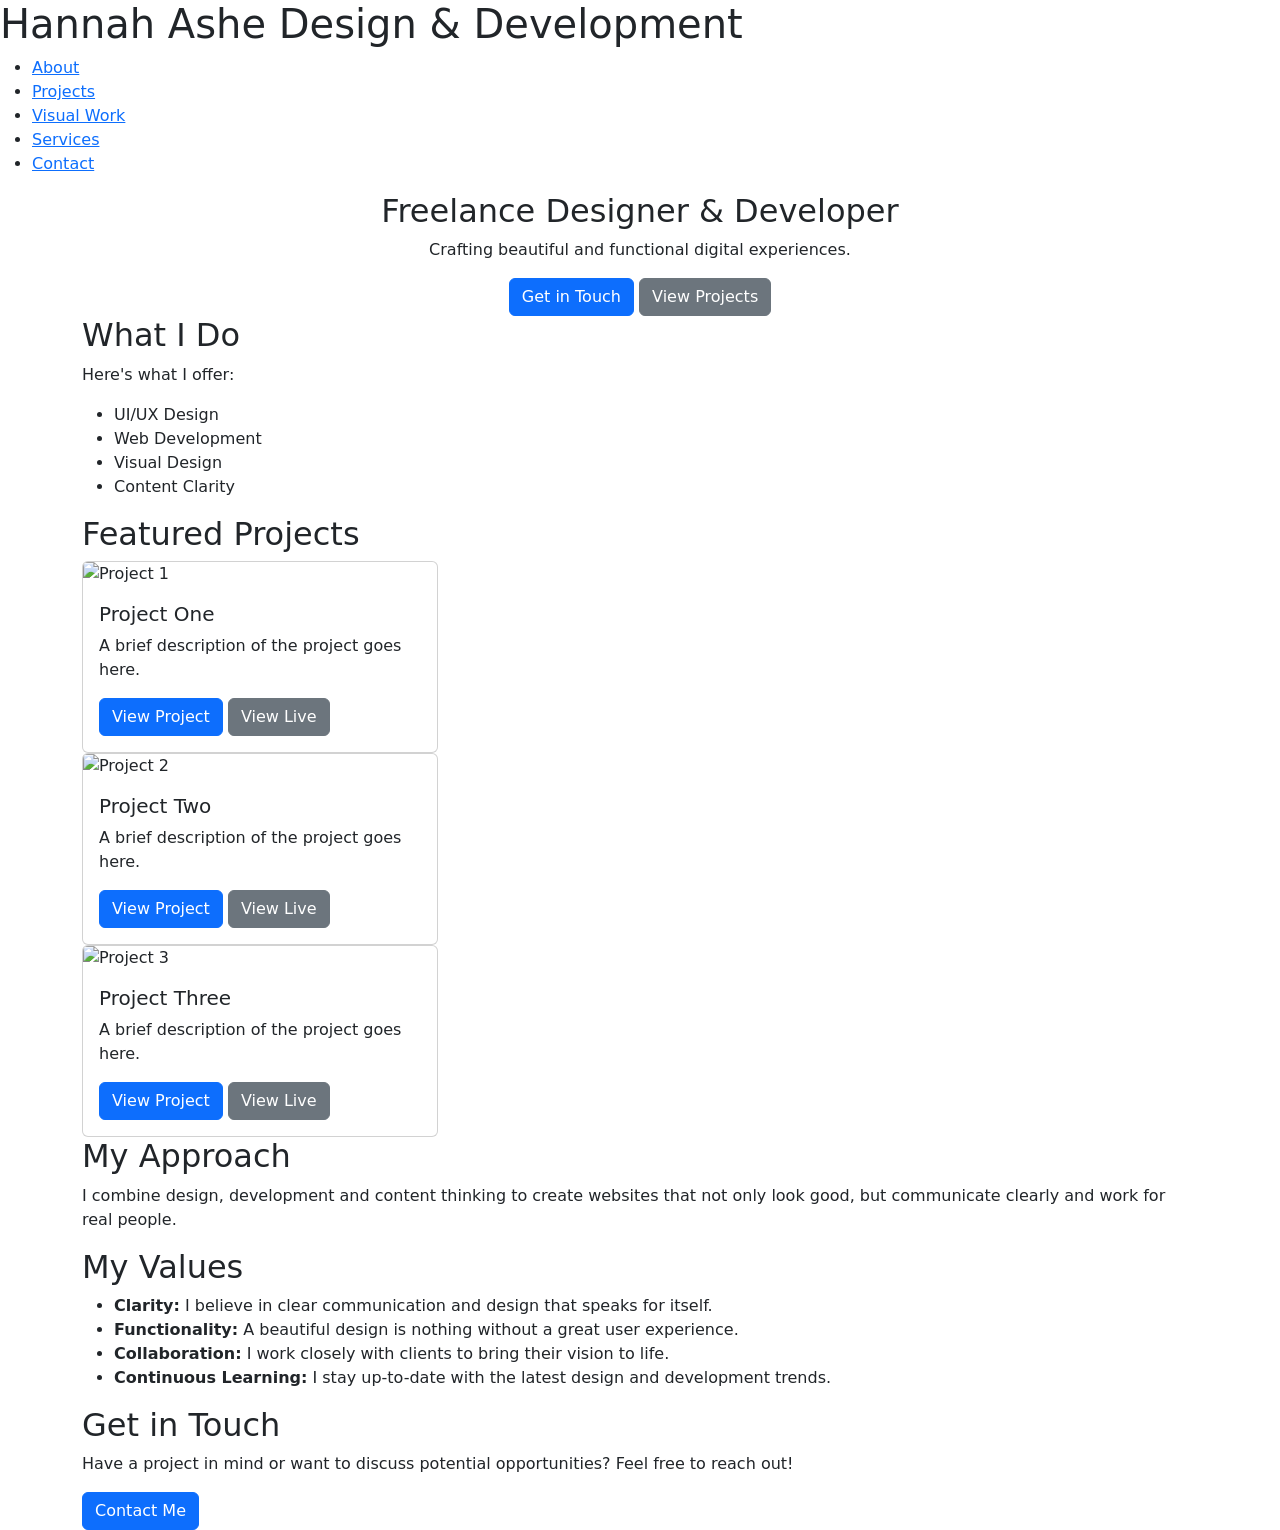
==== index.html @ 4328f389 "Revamp homepage structure and content, enhancing navigation and adding project showcases" ====
<!DOCTYPE html>
<html lang="en">
<head>
    <meta charset="UTF-8">
    <meta name="viewport" content="width=device-width, initial-scale=1.0">
    <title>Hannah Ashe - Freelance Designer & Developer</title>
    <!-- Bootstrap CSS -->
     <link href="https://cdn.jsdelivr.net/npm/bootstrap@5.3.8/dist/css/bootstrap.min.css" rel="stylesheet" integrity="sha384-sRIl4kxILFvY47J16cr9ZwB07vP4J8+LH7qKQnuqkuIAvNWLzeN8tE5YBujZqJLB" crossorigin="anonymous">
    <!-- Custom CSS -->
    <link rel="stylesheet" href="assets/css/styles.css">
</head>
<body>
    <main>
    <header>
        <h1>Hannah Ashe Design & Development</h1>
        <nav>
            <ul>
                <li><a href="#about">About</a></li>
                <li><a href="#portfolio">Projects</a></li>
                <li><a href="visualwork.html">Visual Work</a></li>
                <li><a href="#services">Services</a></li>
                <li><a href="#contact">Contact</a></li>
            </ul>
        </nav>
    </header>

    <section id="hero">
        <div class="container text-center">
            <h2>Freelance Designer & Developer</h2>
            <p>Crafting beautiful and functional digital experiences.</p>
            <a href="#contact" class="btn btn-primary">Get in Touch</a>
            <a href="projects.html" class="btn btn-secondary">View Projects</a>
        </div>
    </section>

    <section id="what-i-do">
        <div class="container">
            <h2>What I Do</h2>
            <p>Here's what I offer:</p>
            <ul>
                <li>UI/UX Design</li>
                <li>Web Development</li>
                <li>Visual Design</li>
                <li>Content Clarity</li>
            </ul>
        </div>
    </section>

    <section id="featured-projects">
        <div class="container">
            <h2>Featured Projects</h2>
            <div class="row">
                <div class="col-md-4">
                    <div class="card">
                        <img src="assets/images/project1.jpg" class="card-img-top" alt="Project 1">
                        <div class="card-body">
                            <h5 class="card-title">Project One</h5>
                            <p class="card-text">A brief description of the project goes here.</p>
                            <a href="project1.html" class="btn btn-primary">View Project</a>
                            <a href="deployedlink" class="btn btn-secondary">View Live</a>
                        </div>
                    </div>
                                        <div class="card">
                        <img src="assets/images/project2.jpg" class="card-img-top" alt="Project 2">
                        <div class="card-body">
                            <h5 class="card-title">Project Two</h5>
                            <p class="card-text">A brief description of the project goes here.</p>
                            <a href="project2.html" class="btn btn-primary">View Project</a>
                            <a href="deployedlink" class="btn btn-secondary">View Live</a>
                        </div>
                    </div>
                                        <div class="card">
                        <img src="assets/images/project3.jpg" class="card-img-top" alt="Project 3">
                        <div class="card-body">
                            <h5 class="card-title">Project Three</h5>
                            <p class="card-text">A brief description of the project goes here.</p>
                            <a href="project3.html" class="btn btn-primary">View Project</a>
                            <a href="deployedlink" class="btn btn-secondary">View Live</a>
                        </div>
                    </div>
                </div>
            </div>
        </div>
    </section>

    <section id="my-approach">
        <div class="container">
            <h2>My Approach</h2>
            <p>I combine design, development and content thinking to create websites that not only look good, but communicate clearly and work for real people.</p>
        </div>
    </section>

    <section id="values">
        <div class="container">
            <h2>My Values</h2>
            <ul>
                <li><strong>Clarity:</strong> I believe in clear communication and design that speaks for itself.</li>
                <li><strong>Functionality:</strong> A beautiful design is nothing without a great user experience.</li>
                <li><strong>Collaboration:</strong> I work closely with clients to bring their vision to life.</li>
                <li><strong>Continuous Learning:</strong> I stay up-to-date with the latest design and development trends.</li>
            </ul>
        </div>
    </section>

    <section id="contact">
        <div class="container">
            <h2>Get in Touch</h2>
            <p>Have a project in mind or want to discuss potential opportunities? Feel free to reach out!</p>
            <a href="contact.html" class="btn btn-primary">Contact Me</a>
        </div>
    </section>

    </main>
    <!-- Bootstrap JS -->
     <script src="https://cdn.jsdelivr.net/npm/bootstrap@5.3.8/dist/js/bootstrap.bundle.min.js" integrity="sha384-FKyoEForCGlyvwx9Hj09JcYn3nv7wiPVlz7YYwJrWVcXK/BmnVDxM+D2scQbITxI" crossorigin="anonymous"></script>
</body>
</html>
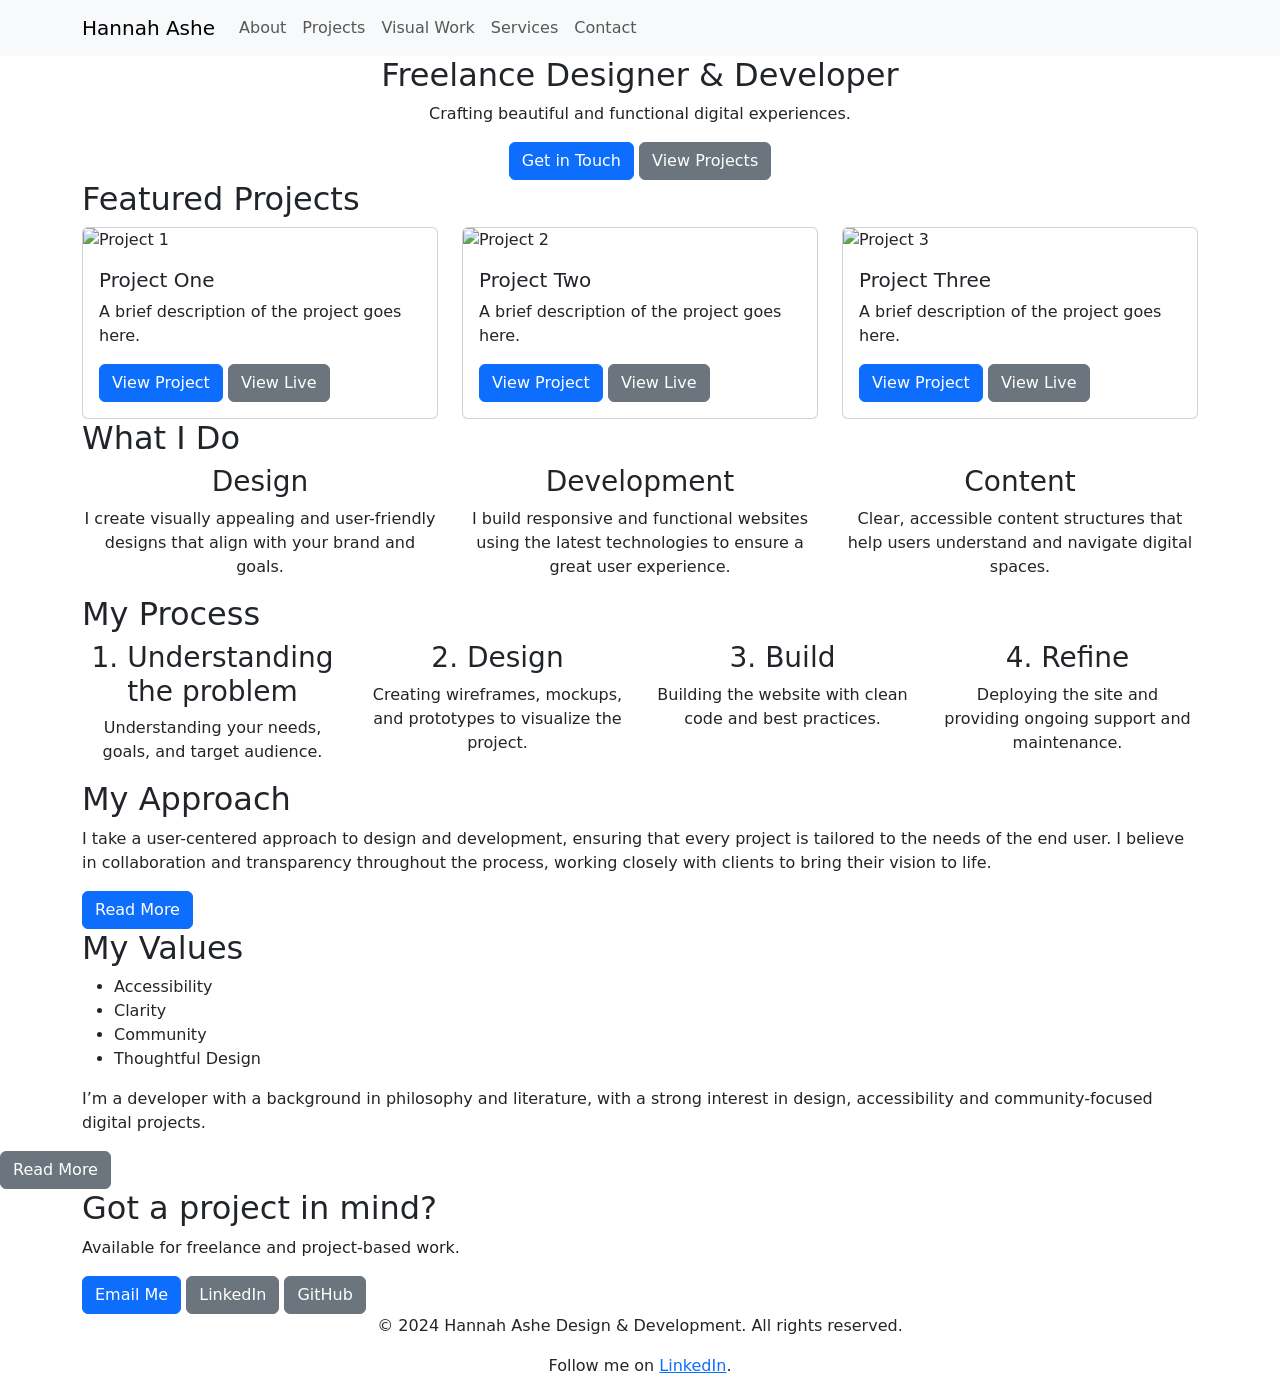
==== commit c4e74c28: "Revamp navigation and content structure, enhancing responsiveness and user experience" ====
--- a/index.html
+++ b/index.html
@@ -10,17 +10,26 @@
     <link rel="stylesheet" href="assets/css/styles.css">
 </head>
 <body>
+
     <main>
     <header>
-        <h1>Hannah Ashe Design & Development</h1>
-        <nav>
-            <ul>
-                <li><a href="#about">About</a></li>
-                <li><a href="#portfolio">Projects</a></li>
-                <li><a href="visualwork.html">Visual Work</a></li>
-                <li><a href="#services">Services</a></li>
-                <li><a href="#contact">Contact</a></li>
-            </ul>
+        <!-- Bootstrap Responsive Navbar -->
+        <nav class="navbar navbar-expand-lg navbar-light bg-light">
+            <div class="container">
+                <a class="navbar-brand" href="#">Hannah Ashe</a>
+                <button class="navbar-toggler" type="button" data-bs-toggle="collapse" data-bs-target="#navbarNav">
+                    <span class="navbar-toggler-icon"></span>
+                </button>
+                <div class="collapse navbar-collapse" id="navbarNav">
+                    <ul class="navbar-nav">
+                        <li class="nav-item"><a class="nav-link" href="#about">About</a></li>
+                        <li class="nav-item"><a class="nav-link" href="#portfolio">Projects</a></li>
+                        <li class="nav-item"><a class="nav-link" href="visualwork.html">Visual Work</a></li>
+                        <li class="nav-item"><a class="nav-link" href="#services">Services</a></li>
+                        <li class="nav-item"><a class="nav-link" href="#contact">Contact</a></li>
+                    </ul>
+                </div>
+            </div>
         </nav>
     </header>
 
@@ -33,24 +42,11 @@
         </div>
     </section>
 
-    <section id="what-i-do">
-        <div class="container">
-            <h2>What I Do</h2>
-            <p>Here's what I offer:</p>
-            <ul>
-                <li>UI/UX Design</li>
-                <li>Web Development</li>
-                <li>Visual Design</li>
-                <li>Content Clarity</li>
-            </ul>
-        </div>
-    </section>
-
     <section id="featured-projects">
         <div class="container">
             <h2>Featured Projects</h2>
             <div class="row">
-                <div class="col-md-4">
+                <div class="col-sm-12 col-md-6 col-lg-4">
                     <div class="card">
                         <img src="assets/images/project1.jpg" class="card-img-top" alt="Project 1">
                         <div class="card-body">
@@ -60,7 +56,9 @@
                             <a href="deployedlink" class="btn btn-secondary">View Live</a>
                         </div>
                     </div>
-                                        <div class="card">
+                    </div>
+                    <div class="col-sm-12 col-md-6 col-lg-4">
+                        <div class="card">
                         <img src="assets/images/project2.jpg" class="card-img-top" alt="Project 2">
                         <div class="card-body">
                             <h5 class="card-title">Project Two</h5>
@@ -69,8 +67,10 @@
                             <a href="deployedlink" class="btn btn-secondary">View Live</a>
                         </div>
                     </div>
-                                        <div class="card">
-                        <img src="assets/images/project3.jpg" class="card-img-top" alt="Project 3">
+                    </div>
+                    <div class="col-sm-12 col-md-6 col-lg-4">
+                        <div class="card">
+                            <img src="assets/images/project3.jpg" class="card-img-top" alt="Project 3">
                         <div class="card-body">
                             <h5 class="card-title">Project Three</h5>
                             <p class="card-text">A brief description of the project goes here.</p>
@@ -83,33 +83,99 @@
         </div>
     </section>
 
-    <section id="my-approach">
+    <!-- Responsive Bootstrap What I Do section three columns -->
+
+    <section id="what-i-do">
         <div class="container">
-            <h2>My Approach</h2>
-            <p>I combine design, development and content thinking to create websites that not only look good, but communicate clearly and work for real people.</p>
+            <h2>What I Do</h2>
+            <div class="row">
+                <div class="col-md-4 text-center">
+                    <h3>Design</h3>
+                    <p>I create visually appealing and user-friendly designs that align with your brand and goals.</p>
+                </div>
+                <div class="col-md-4 text-center">
+                    <h3>Development</h3>
+                    <p>I build responsive and functional websites using the latest technologies to ensure a great user experience.</p>
+                </div>
+                <div class="col-md-4 text-center">
+                    <h3>Content</h3>
+                    <p>Clear, accessible content structures that help users understand and navigate digital spaces.</p>
+                </div>
+            </div>
         </div>
     </section>
 
-    <section id="values">
+    <!-- Process section responsive bootstrap -->
+
+    <section id="process">
         <div class="container">
-            <h2>My Values</h2>
-            <ul>
-                <li><strong>Clarity:</strong> I believe in clear communication and design that speaks for itself.</li>
-                <li><strong>Functionality:</strong> A beautiful design is nothing without a great user experience.</li>
-                <li><strong>Collaboration:</strong> I work closely with clients to bring their vision to life.</li>
-                <li><strong>Continuous Learning:</strong> I stay up-to-date with the latest design and development trends.</li>
-            </ul>
+            <h2>My Process</h2>
+            <div class="row">
+                <div class="col-md-3 text-center">
+                    <h3>1. Understanding the problem</h3>
+                    <p>Understanding your needs, goals, and target audience.</p>
+                </div>
+                <div class="col-md-3 text-center">
+                    <h3>2. Design</h3>
+                    <p>Creating wireframes, mockups, and prototypes to visualize the project.</p>
+                </div>
+                <div class="col-md-3 text-center">
+                    <h3>3. Build</h3>
+                    <p>Building the website with clean code and best practices.</p>
+                </div>
+                <div class="col-md-3 text-center">
+                    <h3>4. Refine</h3>
+                    <p>Deploying the site and providing ongoing support and maintenance.</p>
+                </div>
+            </div>
         </div>
+    </section>
+
+    <!-- About preview, featuring "my approach" and "values" sections with a "read more" button -->
+
+    <section id="about-preview">
+        <div id="my-approach">
+            <div class="container">
+                <h2>My Approach</h2>
+                <p>I take a user-centered approach to design and development, ensuring that every project is tailored to the needs of the end user. I believe in collaboration and transparency throughout the process, working closely with clients to bring their vision to life.</p>
+                <a href="about.html" class="btn btn-primary">Read More</a>
+            </div>
+        </div>
+        <div id="values">
+            <div class="container">
+                <h2>My Values</h2>
+                <ul>
+                    <li>Accessibility</li>
+                    <li>Clarity</li>
+                    <li>Community</li>
+                    <li>Thoughtful Design</li>
+                </ul>
+            </div>
+        </div>
+        <div id="about">
+            <div class="container">
+                <p>I’m a developer with a background in philosophy and literature, with a strong interest in design, accessibility and community-focused digital projects.</p>
+            </div>
+        <a href="about.html" class="btn btn-secondary">Read More</a>
+            </div>
     </section>
 
     <section id="contact">
         <div class="container">
-            <h2>Get in Touch</h2>
-            <p>Have a project in mind or want to discuss potential opportunities? Feel free to reach out!</p>
-            <a href="contact.html" class="btn btn-primary">Contact Me</a>
+            <h2>Got a project in mind?</h2>
+            <p>Available for freelance and project-based work.</p>
+            <a href="mailto:hannahashedevdesign@gmail.com" class="btn btn-primary">Email Me</a>
+            <a href="https://www.linkedin.com/in/hannah-ashe-dev-design" target="_blank" class="btn btn-secondary">LinkedIn</a>
+            <a href="https://github.com/hannahashe" target="_blank" class="btn btn-secondary">GitHub</a>
         </div>
     </section>
 
+    <footer>
+        <div class="container text-center">
+            <p>&copy; 2024 Hannah Ashe Design & Development. All rights reserved.</p>
+            <p>Follow me on <a href="https://www.linkedin.com/in/hannah-ashe" target="_blank">LinkedIn</a>.</p>
+        </div>
+    </footer>
     </main>
     <!-- Bootstrap JS -->
      <script src="https://cdn.jsdelivr.net/npm/bootstrap@5.3.8/dist/js/bootstrap.bundle.min.js" integrity="sha384-FKyoEForCGlyvwx9Hj09JcYn3nv7wiPVlz7YYwJrWVcXK/BmnVDxM+D2scQbITxI" crossorigin="anonymous"></script>
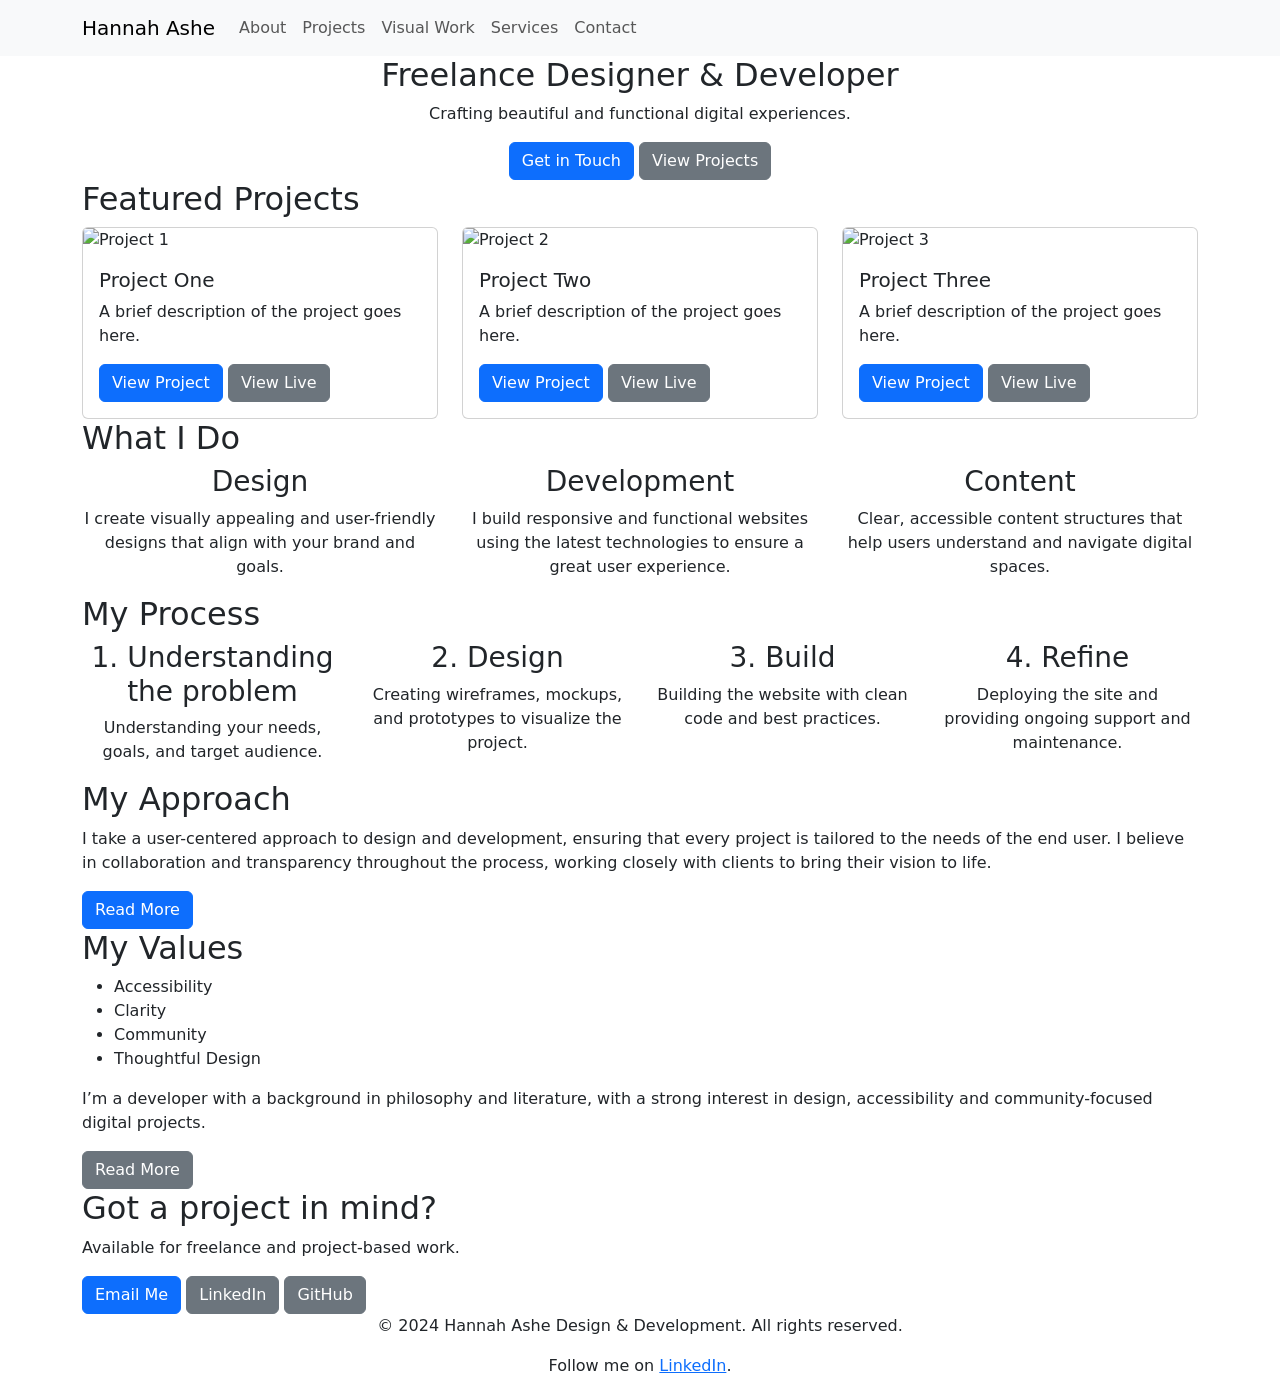
==== commit ed5847fa: "Refactor index.html for improved readability and structure, enhancing navigation links and maintaini" ====
--- a/index.html
+++ b/index.html
@@ -1,183 +1,274 @@
-<!DOCTYPE html>
+<!doctype html>
 <html lang="en">
-<head>
-    <meta charset="UTF-8">
-    <meta name="viewport" content="width=device-width, initial-scale=1.0">
+  <head>
+    <meta charset="UTF-8" />
+    <meta name="viewport" content="width=device-width, initial-scale=1.0" />
     <title>Hannah Ashe - Freelance Designer & Developer</title>
     <!-- Bootstrap CSS -->
-     <link href="https://cdn.jsdelivr.net/npm/bootstrap@5.3.8/dist/css/bootstrap.min.css" rel="stylesheet" integrity="sha384-sRIl4kxILFvY47J16cr9ZwB07vP4J8+LH7qKQnuqkuIAvNWLzeN8tE5YBujZqJLB" crossorigin="anonymous">
+    <link
+      href="https://cdn.jsdelivr.net/npm/bootstrap@5.3.8/dist/css/bootstrap.min.css"
+      rel="stylesheet"
+      integrity="sha384-sRIl4kxILFvY47J16cr9ZwB07vP4J8+LH7qKQnuqkuIAvNWLzeN8tE5YBujZqJLB"
+      crossorigin="anonymous"
+    />
     <!-- Custom CSS -->
-    <link rel="stylesheet" href="assets/css/styles.css">
-</head>
-<body>
-
+    <link rel="stylesheet" href="assets/css/styles.css" />
+  </head>
+  <body>
     <main>
-    <header>
+      <header>
         <!-- Bootstrap Responsive Navbar -->
         <nav class="navbar navbar-expand-lg navbar-light bg-light">
-            <div class="container">
-                <a class="navbar-brand" href="#">Hannah Ashe</a>
-                <button class="navbar-toggler" type="button" data-bs-toggle="collapse" data-bs-target="#navbarNav">
-                    <span class="navbar-toggler-icon"></span>
-                </button>
-                <div class="collapse navbar-collapse" id="navbarNav">
-                    <ul class="navbar-nav">
-                        <li class="nav-item"><a class="nav-link" href="#about">About</a></li>
-                        <li class="nav-item"><a class="nav-link" href="#portfolio">Projects</a></li>
-                        <li class="nav-item"><a class="nav-link" href="visualwork.html">Visual Work</a></li>
-                        <li class="nav-item"><a class="nav-link" href="#services">Services</a></li>
-                        <li class="nav-item"><a class="nav-link" href="#contact">Contact</a></li>
-                    </ul>
+          <div class="container">
+            <a class="navbar-brand" href="index.html">Hannah Ashe</a>
+            <button
+              class="navbar-toggler"
+              type="button"
+              data-bs-toggle="collapse"
+              data-bs-target="#navbarNav"
+            >
+              <span class="navbar-toggler-icon"></span>
+            </button>
+            <div class="collapse navbar-collapse" id="navbarNav">
+              <ul class="navbar-nav">
+                <li class="nav-item">
+                  <a class="nav-link" href="about.html">About</a>
+                </li>
+                <li class="nav-item">
+                  <a class="nav-link" href="projects.html">Projects</a>
+                </li>
+                <li class="nav-item">
+                  <a class="nav-link" href="visualwork.html">Visual Work</a>
+                </li>
+                <li class="nav-item">
+                  <a class="nav-link" href="services.html">Services</a>
+                </li>
+                <li class="nav-item">
+                  <a class="nav-link" href="contact.html">Contact</a>
+                </li>
+              </ul>
+            </div>
+          </div>
+        </nav>
+      </header>
+
+      <section id="hero">
+        <div class="container text-center">
+          <h2>Freelance Designer & Developer</h2>
+          <p>Crafting beautiful and functional digital experiences.</p>
+          <a href="contact.html" class="btn btn-primary">Get in Touch</a>
+          <a href="projects.html" class="btn btn-secondary">View Projects</a>
+        </div>
+      </section>
+
+      <section id="featured-projects">
+        <div class="container">
+          <h2>Featured Projects</h2>
+          <div class="row">
+            <div class="col-sm-12 col-md-6 col-lg-4">
+              <div class="card">
+                <img
+                  src="assets/images/project1.jpg"
+                  class="card-img-top"
+                  alt="Project 1"
+                />
+                <div class="card-body">
+                  <h5 class="card-title">Project One</h5>
+                  <p class="card-text">
+                    A brief description of the project goes here.
+                  </p>
+                  <a href="project1.html" class="btn btn-primary"
+                    >View Project</a
+                  >
+                  <a href="deployedlink" class="btn btn-secondary">View Live</a>
                 </div>
-            </div>
-        </nav>
-    </header>
-
-    <section id="hero">
+              </div>
+            </div>
+            <div class="col-sm-12 col-md-6 col-lg-4">
+              <div class="card">
+                <img
+                  src="assets/images/project2.jpg"
+                  class="card-img-top"
+                  alt="Project 2"
+                />
+                <div class="card-body">
+                  <h5 class="card-title">Project Two</h5>
+                  <p class="card-text">
+                    A brief description of the project goes here.
+                  </p>
+                  <a href="project2.html" class="btn btn-primary"
+                    >View Project</a
+                  >
+                  <a href="deployedlink" class="btn btn-secondary">View Live</a>
+                </div>
+              </div>
+            </div>
+            <div class="col-sm-12 col-md-6 col-lg-4">
+              <div class="card">
+                <img
+                  src="assets/images/project3.jpg"
+                  class="card-img-top"
+                  alt="Project 3"
+                />
+                <div class="card-body">
+                  <h5 class="card-title">Project Three</h5>
+                  <p class="card-text">
+                    A brief description of the project goes here.
+                  </p>
+                  <a href="project3.html" class="btn btn-primary"
+                    >View Project</a
+                  >
+                  <a href="deployedlink" class="btn btn-secondary">View Live</a>
+                </div>
+              </div>
+            </div>
+          </div>
+        </div>
+      </section>
+
+      <!-- Responsive Bootstrap What I Do section three columns -->
+
+      <section id="what-i-do">
+        <div class="container">
+          <h2>What I Do</h2>
+          <div class="row">
+            <div class="col-md-4 text-center">
+              <h3>Design</h3>
+              <p>
+                I create visually appealing and user-friendly designs that align
+                with your brand and goals.
+              </p>
+            </div>
+            <div class="col-md-4 text-center">
+              <h3>Development</h3>
+              <p>
+                I build responsive and functional websites using the latest
+                technologies to ensure a great user experience.
+              </p>
+            </div>
+            <div class="col-md-4 text-center">
+              <h3>Content</h3>
+              <p>
+                Clear, accessible content structures that help users understand
+                and navigate digital spaces.
+              </p>
+            </div>
+          </div>
+        </div>
+      </section>
+
+      <!-- Process section responsive bootstrap -->
+
+      <section id="process">
+        <div class="container">
+          <h2>My Process</h2>
+          <div class="row">
+            <div class="col-md-3 text-center">
+              <h3>1. Understanding the problem</h3>
+              <p>Understanding your needs, goals, and target audience.</p>
+            </div>
+            <div class="col-md-3 text-center">
+              <h3>2. Design</h3>
+              <p>
+                Creating wireframes, mockups, and prototypes to visualize the
+                project.
+              </p>
+            </div>
+            <div class="col-md-3 text-center">
+              <h3>3. Build</h3>
+              <p>Building the website with clean code and best practices.</p>
+            </div>
+            <div class="col-md-3 text-center">
+              <h3>4. Refine</h3>
+              <p>
+                Deploying the site and providing ongoing support and
+                maintenance.
+              </p>
+            </div>
+          </div>
+        </div>
+      </section>
+
+      <!-- About preview, featuring "my approach" and "values" sections with a "read more" button -->
+
+      <section id="about-preview">
+        <div id="my-approach">
+          <div class="container">
+            <h2>My Approach</h2>
+            <p>
+              I take a user-centered approach to design and development,
+              ensuring that every project is tailored to the needs of the end
+              user. I believe in collaboration and transparency throughout the
+              process, working closely with clients to bring their vision to
+              life.
+            </p>
+            <a href="about.html" class="btn btn-primary">Read More</a>
+          </div>
+        </div>
+        <div id="values">
+          <div class="container">
+            <h2>My Values</h2>
+            <ul>
+              <li>Accessibility</li>
+              <li>Clarity</li>
+              <li>Community</li>
+              <li>Thoughtful Design</li>
+            </ul>
+          </div>
+        </div>
+        <div id="about">
+          <div class="container">
+            <p>
+              I’m a developer with a background in philosophy and literature,
+              with a strong interest in design, accessibility and
+              community-focused digital projects.
+            </p>
+            <a href="about.html" class="btn btn-secondary">Read More</a>
+          </div>
+        </div>
+      </section>
+
+      <section id="contact">
+        <div class="container">
+          <h2>Got a project in mind?</h2>
+          <p>Available for freelance and project-based work.</p>
+          <a href="mailto:hannahashedevdesign@gmail.com" class="btn btn-primary"
+            >Email Me</a
+          >
+          <a
+            href="https://www.linkedin.com/in/hannah-ashe-dev-design"
+            target="_blank"
+            class="btn btn-secondary"
+            >LinkedIn</a
+          >
+          <a
+            href="https://github.com/hannahashe"
+            target="_blank"
+            class="btn btn-secondary"
+            >GitHub</a
+          >
+        </div>
+      </section>
+
+      <footer>
         <div class="container text-center">
-            <h2>Freelance Designer & Developer</h2>
-            <p>Crafting beautiful and functional digital experiences.</p>
-            <a href="#contact" class="btn btn-primary">Get in Touch</a>
-            <a href="projects.html" class="btn btn-secondary">View Projects</a>
-        </div>
-    </section>
-
-    <section id="featured-projects">
-        <div class="container">
-            <h2>Featured Projects</h2>
-            <div class="row">
-                <div class="col-sm-12 col-md-6 col-lg-4">
-                    <div class="card">
-                        <img src="assets/images/project1.jpg" class="card-img-top" alt="Project 1">
-                        <div class="card-body">
-                            <h5 class="card-title">Project One</h5>
-                            <p class="card-text">A brief description of the project goes here.</p>
-                            <a href="project1.html" class="btn btn-primary">View Project</a>
-                            <a href="deployedlink" class="btn btn-secondary">View Live</a>
-                        </div>
-                    </div>
-                    </div>
-                    <div class="col-sm-12 col-md-6 col-lg-4">
-                        <div class="card">
-                        <img src="assets/images/project2.jpg" class="card-img-top" alt="Project 2">
-                        <div class="card-body">
-                            <h5 class="card-title">Project Two</h5>
-                            <p class="card-text">A brief description of the project goes here.</p>
-                            <a href="project2.html" class="btn btn-primary">View Project</a>
-                            <a href="deployedlink" class="btn btn-secondary">View Live</a>
-                        </div>
-                    </div>
-                    </div>
-                    <div class="col-sm-12 col-md-6 col-lg-4">
-                        <div class="card">
-                            <img src="assets/images/project3.jpg" class="card-img-top" alt="Project 3">
-                        <div class="card-body">
-                            <h5 class="card-title">Project Three</h5>
-                            <p class="card-text">A brief description of the project goes here.</p>
-                            <a href="project3.html" class="btn btn-primary">View Project</a>
-                            <a href="deployedlink" class="btn btn-secondary">View Live</a>
-                        </div>
-                    </div>
-                </div>
-            </div>
-        </div>
-    </section>
-
-    <!-- Responsive Bootstrap What I Do section three columns -->
-
-    <section id="what-i-do">
-        <div class="container">
-            <h2>What I Do</h2>
-            <div class="row">
-                <div class="col-md-4 text-center">
-                    <h3>Design</h3>
-                    <p>I create visually appealing and user-friendly designs that align with your brand and goals.</p>
-                </div>
-                <div class="col-md-4 text-center">
-                    <h3>Development</h3>
-                    <p>I build responsive and functional websites using the latest technologies to ensure a great user experience.</p>
-                </div>
-                <div class="col-md-4 text-center">
-                    <h3>Content</h3>
-                    <p>Clear, accessible content structures that help users understand and navigate digital spaces.</p>
-                </div>
-            </div>
-        </div>
-    </section>
-
-    <!-- Process section responsive bootstrap -->
-
-    <section id="process">
-        <div class="container">
-            <h2>My Process</h2>
-            <div class="row">
-                <div class="col-md-3 text-center">
-                    <h3>1. Understanding the problem</h3>
-                    <p>Understanding your needs, goals, and target audience.</p>
-                </div>
-                <div class="col-md-3 text-center">
-                    <h3>2. Design</h3>
-                    <p>Creating wireframes, mockups, and prototypes to visualize the project.</p>
-                </div>
-                <div class="col-md-3 text-center">
-                    <h3>3. Build</h3>
-                    <p>Building the website with clean code and best practices.</p>
-                </div>
-                <div class="col-md-3 text-center">
-                    <h3>4. Refine</h3>
-                    <p>Deploying the site and providing ongoing support and maintenance.</p>
-                </div>
-            </div>
-        </div>
-    </section>
-
-    <!-- About preview, featuring "my approach" and "values" sections with a "read more" button -->
-
-    <section id="about-preview">
-        <div id="my-approach">
-            <div class="container">
-                <h2>My Approach</h2>
-                <p>I take a user-centered approach to design and development, ensuring that every project is tailored to the needs of the end user. I believe in collaboration and transparency throughout the process, working closely with clients to bring their vision to life.</p>
-                <a href="about.html" class="btn btn-primary">Read More</a>
-            </div>
-        </div>
-        <div id="values">
-            <div class="container">
-                <h2>My Values</h2>
-                <ul>
-                    <li>Accessibility</li>
-                    <li>Clarity</li>
-                    <li>Community</li>
-                    <li>Thoughtful Design</li>
-                </ul>
-            </div>
-        </div>
-        <div id="about">
-            <div class="container">
-                <p>I’m a developer with a background in philosophy and literature, with a strong interest in design, accessibility and community-focused digital projects.</p>
-            </div>
-        <a href="about.html" class="btn btn-secondary">Read More</a>
-            </div>
-    </section>
-
-    <section id="contact">
-        <div class="container">
-            <h2>Got a project in mind?</h2>
-            <p>Available for freelance and project-based work.</p>
-            <a href="mailto:hannahashedevdesign@gmail.com" class="btn btn-primary">Email Me</a>
-            <a href="https://www.linkedin.com/in/hannah-ashe-dev-design" target="_blank" class="btn btn-secondary">LinkedIn</a>
-            <a href="https://github.com/hannahashe" target="_blank" class="btn btn-secondary">GitHub</a>
-        </div>
-    </section>
-
-    <footer>
-        <div class="container text-center">
-            <p>&copy; 2024 Hannah Ashe Design & Development. All rights reserved.</p>
-            <p>Follow me on <a href="https://www.linkedin.com/in/hannah-ashe" target="_blank">LinkedIn</a>.</p>
-        </div>
-    </footer>
+          <p>
+            &copy; 2024 Hannah Ashe Design & Development. All rights reserved.
+          </p>
+          <p>
+            Follow me on
+            <a href="https://www.linkedin.com/in/hannah-ashe" target="_blank"
+              >LinkedIn</a
+            >.
+          </p>
+        </div>
+      </footer>
     </main>
     <!-- Bootstrap JS -->
-     <script src="https://cdn.jsdelivr.net/npm/bootstrap@5.3.8/dist/js/bootstrap.bundle.min.js" integrity="sha384-FKyoEForCGlyvwx9Hj09JcYn3nv7wiPVlz7YYwJrWVcXK/BmnVDxM+D2scQbITxI" crossorigin="anonymous"></script>
-</body>
-</html>+    <script
+      src="https://cdn.jsdelivr.net/npm/bootstrap@5.3.8/dist/js/bootstrap.bundle.min.js"
+      integrity="sha384-FKyoEForCGlyvwx9Hj09JcYn3nv7wiPVlz7YYwJrWVcXK/BmnVDxM+D2scQbITxI"
+      crossorigin="anonymous"
+    ></script>
+  </body>
+</html>
--- a/assets/css/styles.css
+++ b/assets/css/styles.css
@@ -0,0 +1,3 @@
+/* Custom Styles */
+
+/* Colour Pallet */
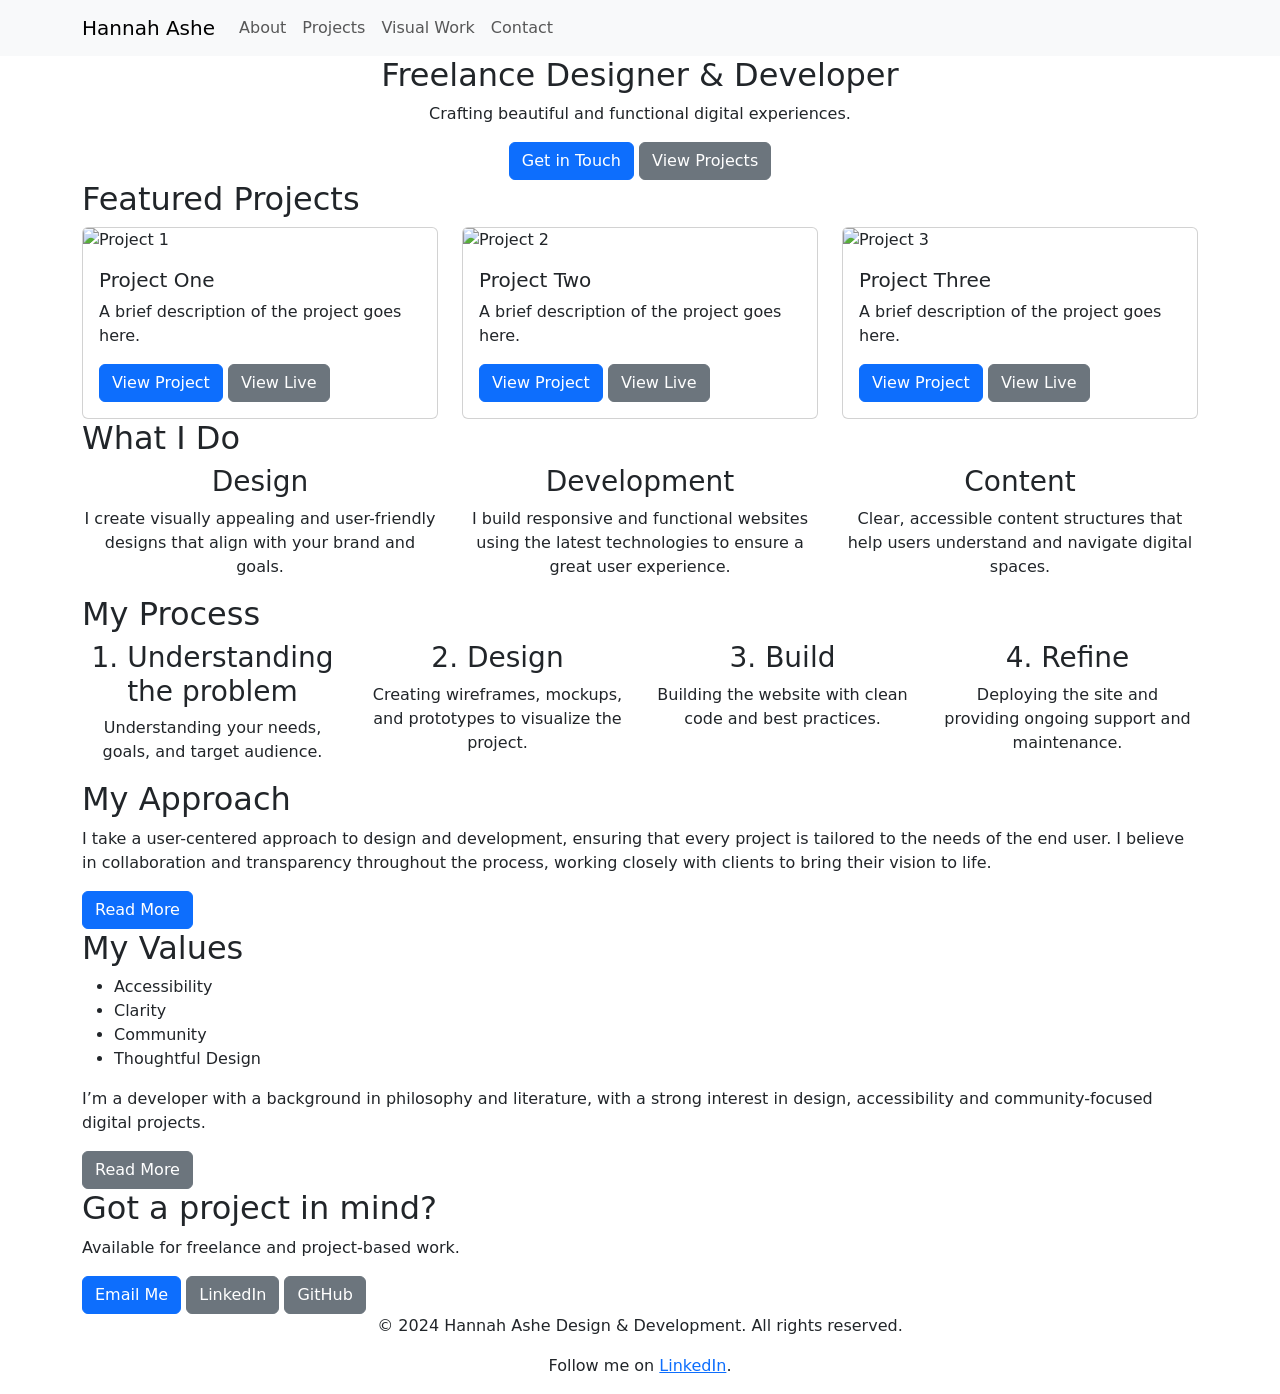
==== commit 0feaebbc: "Remove "Services" link from navigation in multiple HTML files" ====
--- a/index.html
+++ b/index.html
@@ -41,9 +41,6 @@
                   <a class="nav-link" href="visualwork.html">Visual Work</a>
                 </li>
                 <li class="nav-item">
-                  <a class="nav-link" href="services.html">Services</a>
-                </li>
-                <li class="nav-item">
                   <a class="nav-link" href="contact.html">Contact</a>
                 </li>
               </ul>
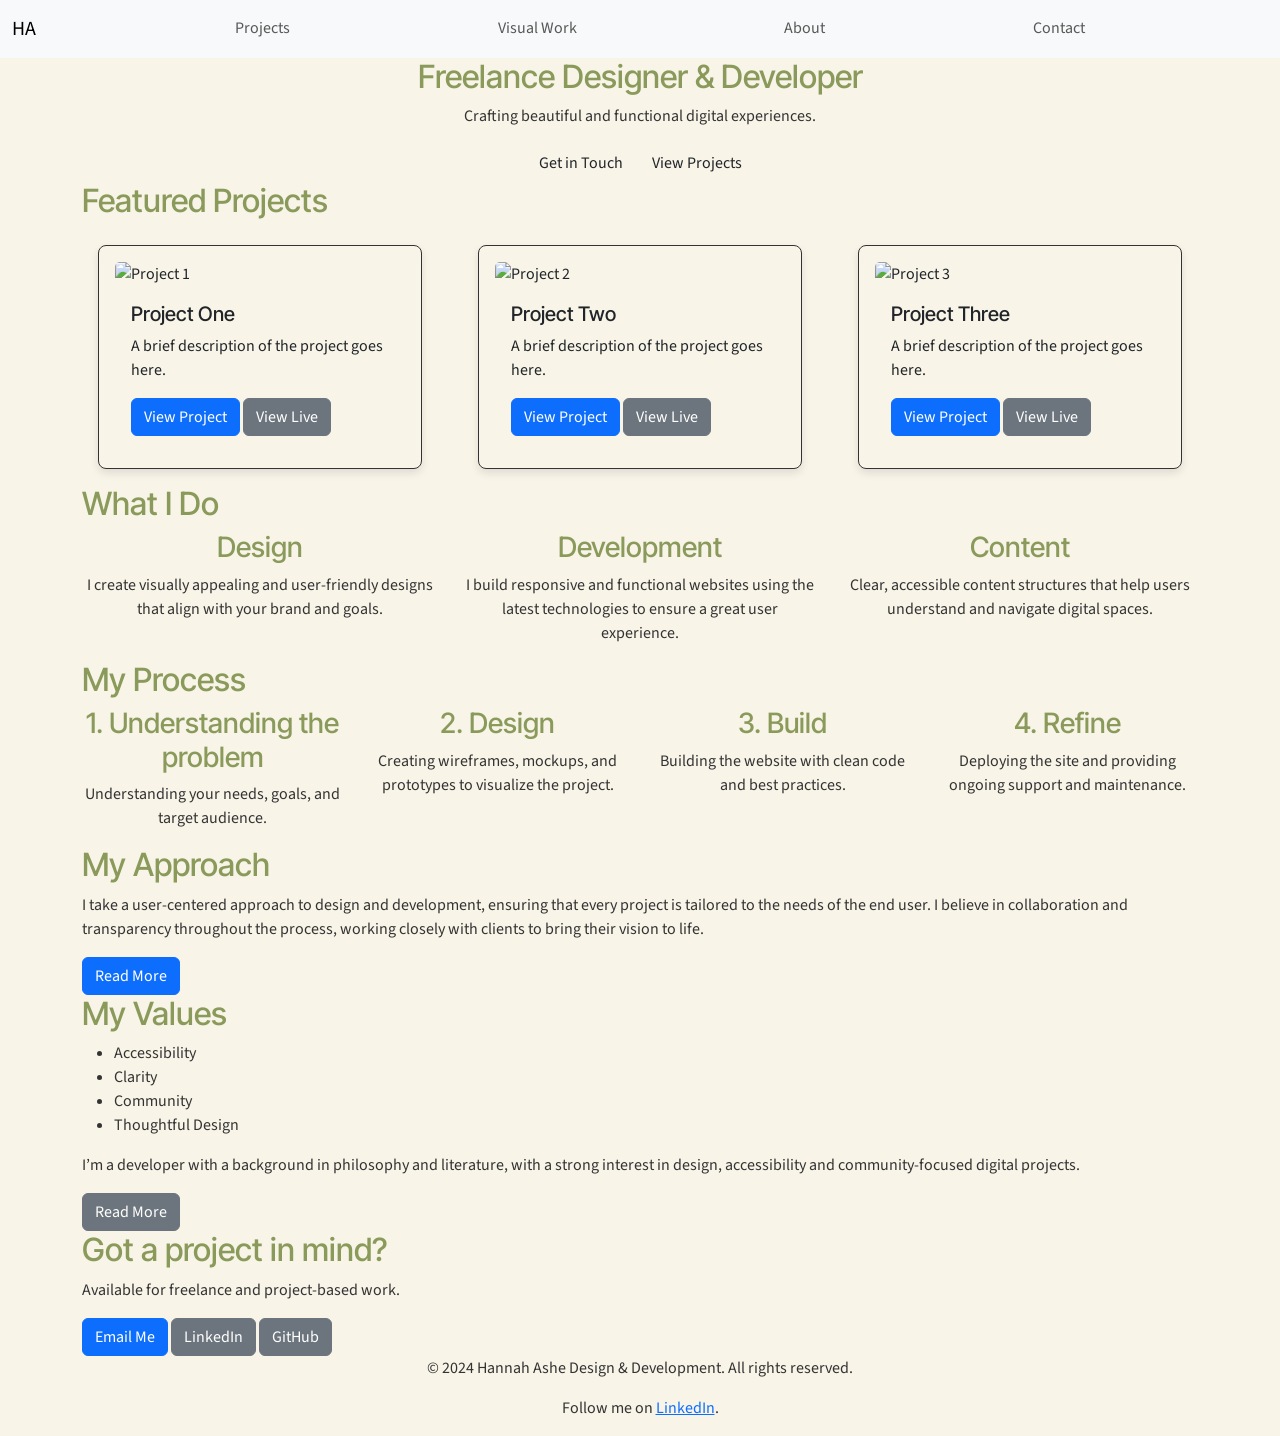
==== commit abeff767: "Refactor navigation in index.html for improved responsiveness and styling" ====
--- a/index.html
+++ b/index.html
@@ -16,29 +16,36 @@
   </head>
   <body>
     <main>
+      <!-- Navigation & Header -->
       <header>
-        <!-- Bootstrap Responsive Navbar -->
-        <nav class="navbar navbar-expand-lg navbar-light bg-light">
-          <div class="container">
-            <a class="navbar-brand" href="index.html">Hannah Ashe</a>
+        <!-- Responsive Bootstrap 6 Navbar center aligned -->
+        <nav class="navbar navbar-expand-lg bg-light">
+          <div class="container-fluid">
+            <a class="navbar-brand" href="#">HA</a>
             <button
               class="navbar-toggler"
               type="button"
               data-bs-toggle="collapse"
               data-bs-target="#navbarNav"
+              aria-controls="navbarNav"
+              aria-expanded="false"
+              aria-label="Toggle navigation"
             >
               <span class="navbar-toggler-icon"></span>
             </button>
-            <div class="collapse navbar-collapse" id="navbarNav">
-              <ul class="navbar-nav">
+            <div
+              class="collapse navbar-collapse justify-content-center"
+              id="navbarNav"
+            >
+              <ul class="navbar-nav w-100 justify-content-evenly nav-underline">
+                <li class="nav-item">
+                  <a class="nav-link" href="projects.html">Projects</a>
+                </li>
+                <li class="nav-item">
+                  <a class="nav-link" href="visualwork.html">Visual Work</a>
+                </li>
                 <li class="nav-item">
                   <a class="nav-link" href="about.html">About</a>
-                </li>
-                <li class="nav-item">
-                  <a class="nav-link" href="projects.html">Projects</a>
-                </li>
-                <li class="nav-item">
-                  <a class="nav-link" href="visualwork.html">Visual Work</a>
                 </li>
                 <li class="nav-item">
                   <a class="nav-link" href="contact.html">Contact</a>
@@ -50,11 +57,17 @@
       </header>
 
       <section id="hero">
-        <div class="container text-center">
-          <h2>Freelance Designer & Developer</h2>
-          <p>Crafting beautiful and functional digital experiences.</p>
-          <a href="contact.html" class="btn btn-primary">Get in Touch</a>
-          <a href="projects.html" class="btn btn-secondary">View Projects</a>
+        <div id="hero-overlay">
+          <div class="container text-center">
+            <h2>Freelance Designer & Developer</h2>
+            <p>Crafting beautiful and functional digital experiences.</p>
+            <a href="contact.html" class="btn btn-custom-primary"
+              >Get in Touch</a
+            >
+            <a href="projects.html" class="btn btn-custom-secondary"
+              >View Projects</a
+            >
+          </div>
         </div>
       </section>
 
--- a/assets/css/styles.css
+++ b/assets/css/styles.css
@@ -1,3 +1,42 @@
-/* Custom Styles */
+/* Google Fonts */
+@import url("https://fonts.googleapis.com/css2?family=Inter+Tight:ital,wght@0,100..900;1,100..900&family=Source+Sans+3:ital,wght@0,200..900;1,200..900&display=swap");
 
 /* Colour Pallet */
+:root {
+  --dark-cyan: #6b9797ff;
+  --floral-white: #f8f4e8ff;
+  --cherry-blossom: #ffb6c1ff;
+  --graphite: #333333ff;
+  --palm-leaf: #8a9a5bff;
+}
+
+/* Global Variables */
+/* Headings */
+
+h1,
+h2,
+h3,
+h4,
+h5,
+h6 {
+  font-family: "Inter Tight", sans-serif;
+  color: var(--palm-leaf);
+}
+
+/* Body */
+body {
+  font-family: "Source Sans 3", sans-serif;
+  background-color: var(--floral-white);
+  color: var(--graphite);
+  margin: 0;
+  padding: 0;
+}
+
+.card {
+  background-color: var(--floral-white);
+  border: 1px solid var(--graphite);
+  border-radius: 8px;
+  padding: 16px;
+  margin: 16px;
+  box-shadow: 0 4px 8px rgba(0, 0, 0, 0.1);
+}
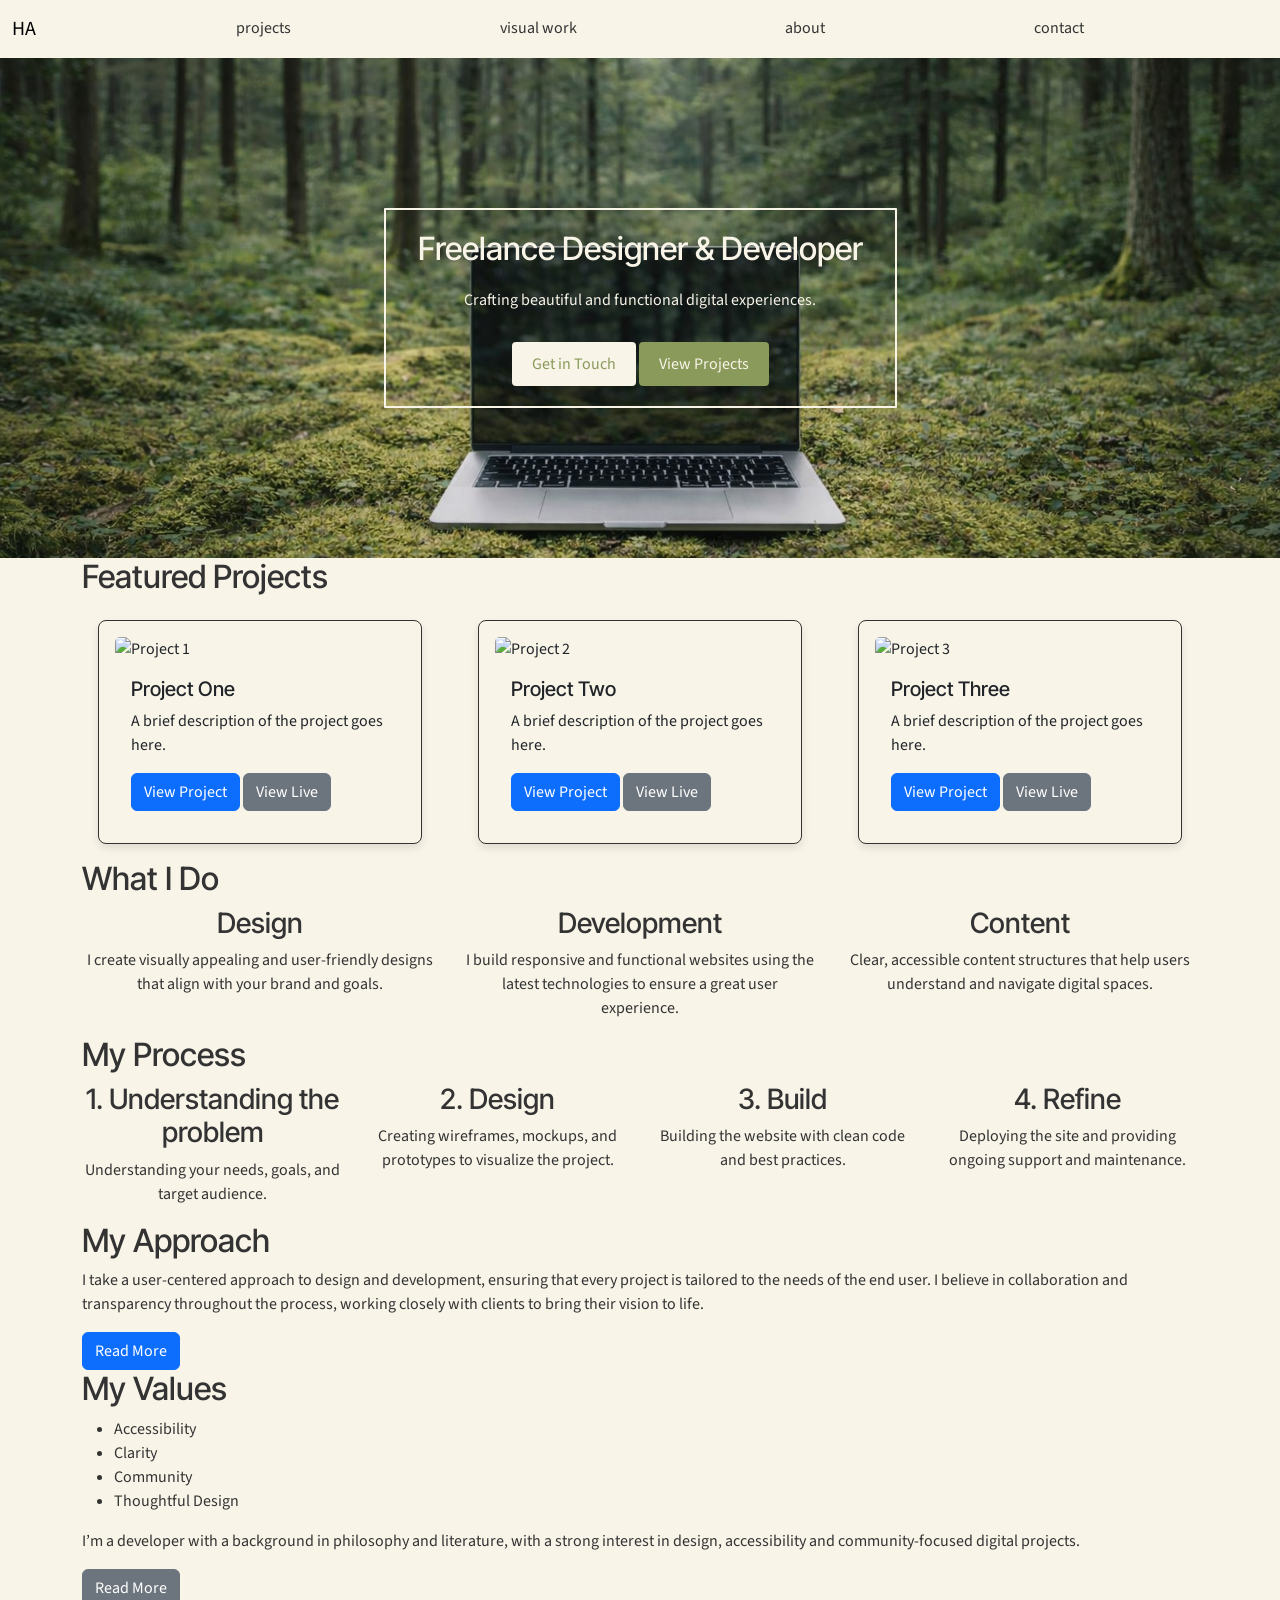
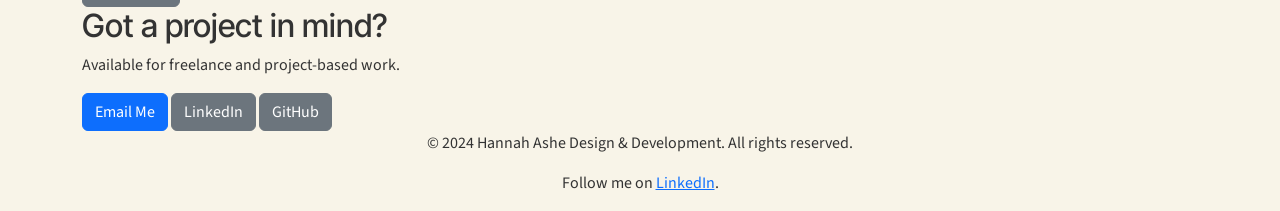
==== commit 8573722a: "Update navbar brand links to point to index.html for consistent navigation" ====
--- a/index.html
+++ b/index.html
@@ -21,7 +21,7 @@
         <!-- Responsive Bootstrap 6 Navbar center aligned -->
         <nav class="navbar navbar-expand-lg bg-light">
           <div class="container-fluid">
-            <a class="navbar-brand" href="#">HA</a>
+            <a class="navbar-brand" href="index.html">HA</a>
             <button
               class="navbar-toggler"
               type="button"
--- a/assets/css/styles.css
+++ b/assets/css/styles.css
@@ -20,7 +20,7 @@
 h5,
 h6 {
   font-family: "Inter Tight", sans-serif;
-  color: var(--palm-leaf);
+  color: var(--graphite);
 }
 
 /* Body */
@@ -40,3 +40,73 @@
   margin: 16px;
   box-shadow: 0 4px 8px rgba(0, 0, 0, 0.1);
 }
+
+.navbar {
+  background: var(--floral-white) !important;
+}
+.navbar .nav-link {
+  color: var(--graphite) !important;
+  text-transform: lowercase !important;
+}
+.navbar .nav-link:hover {
+  color: var(--palm-leaf) !important;
+  transition: ease-in-out 0.3s;
+}
+
+#hero {
+  background-color: var(--floral-white);
+  background-image: url(../images/hero1.png);
+  background-repeat: no-repeat;
+  background-position: center;
+  background-size: cover;
+  height: 500px;
+  display: flex;
+  justify-content: center;
+  align-items: center;
+}
+
+#hero h2 {
+  margin-bottom: 20px;
+  color: var(--floral-white);
+}
+
+#hero p {
+  margin-bottom: 30px;
+  color: var(--floral-white);
+}
+
+#hero-overlay {
+  padding: 20px;
+  border-radius: 1px;
+  border: 2px solid var(--floral-white);
+}
+
+.btn-custom-primary {
+  background-color: var(--floral-white);
+  color: var(--palm-leaf);
+  border: none;
+  padding: 10px 20px;
+  border-radius: 4px;
+  text-decoration: none;
+}
+
+.btn-custom-primary:hover {
+  background-color: var(--palm-leaf);
+  color: var(--floral-white);
+  transition: ease-in-out 0.3s;
+}
+
+.btn-custom-secondary {
+  background-color: var(--palm-leaf);
+  color: var(--floral-white);
+  border: none;
+  padding: 10px 20px;
+  border-radius: 4px;
+  text-decoration: none;
+}
+
+.btn-custom-secondary:hover {
+  background-color: var(--floral-white);
+  color: var(--palm-leaf);
+  transition: ease-in-out 0.3s;
+}
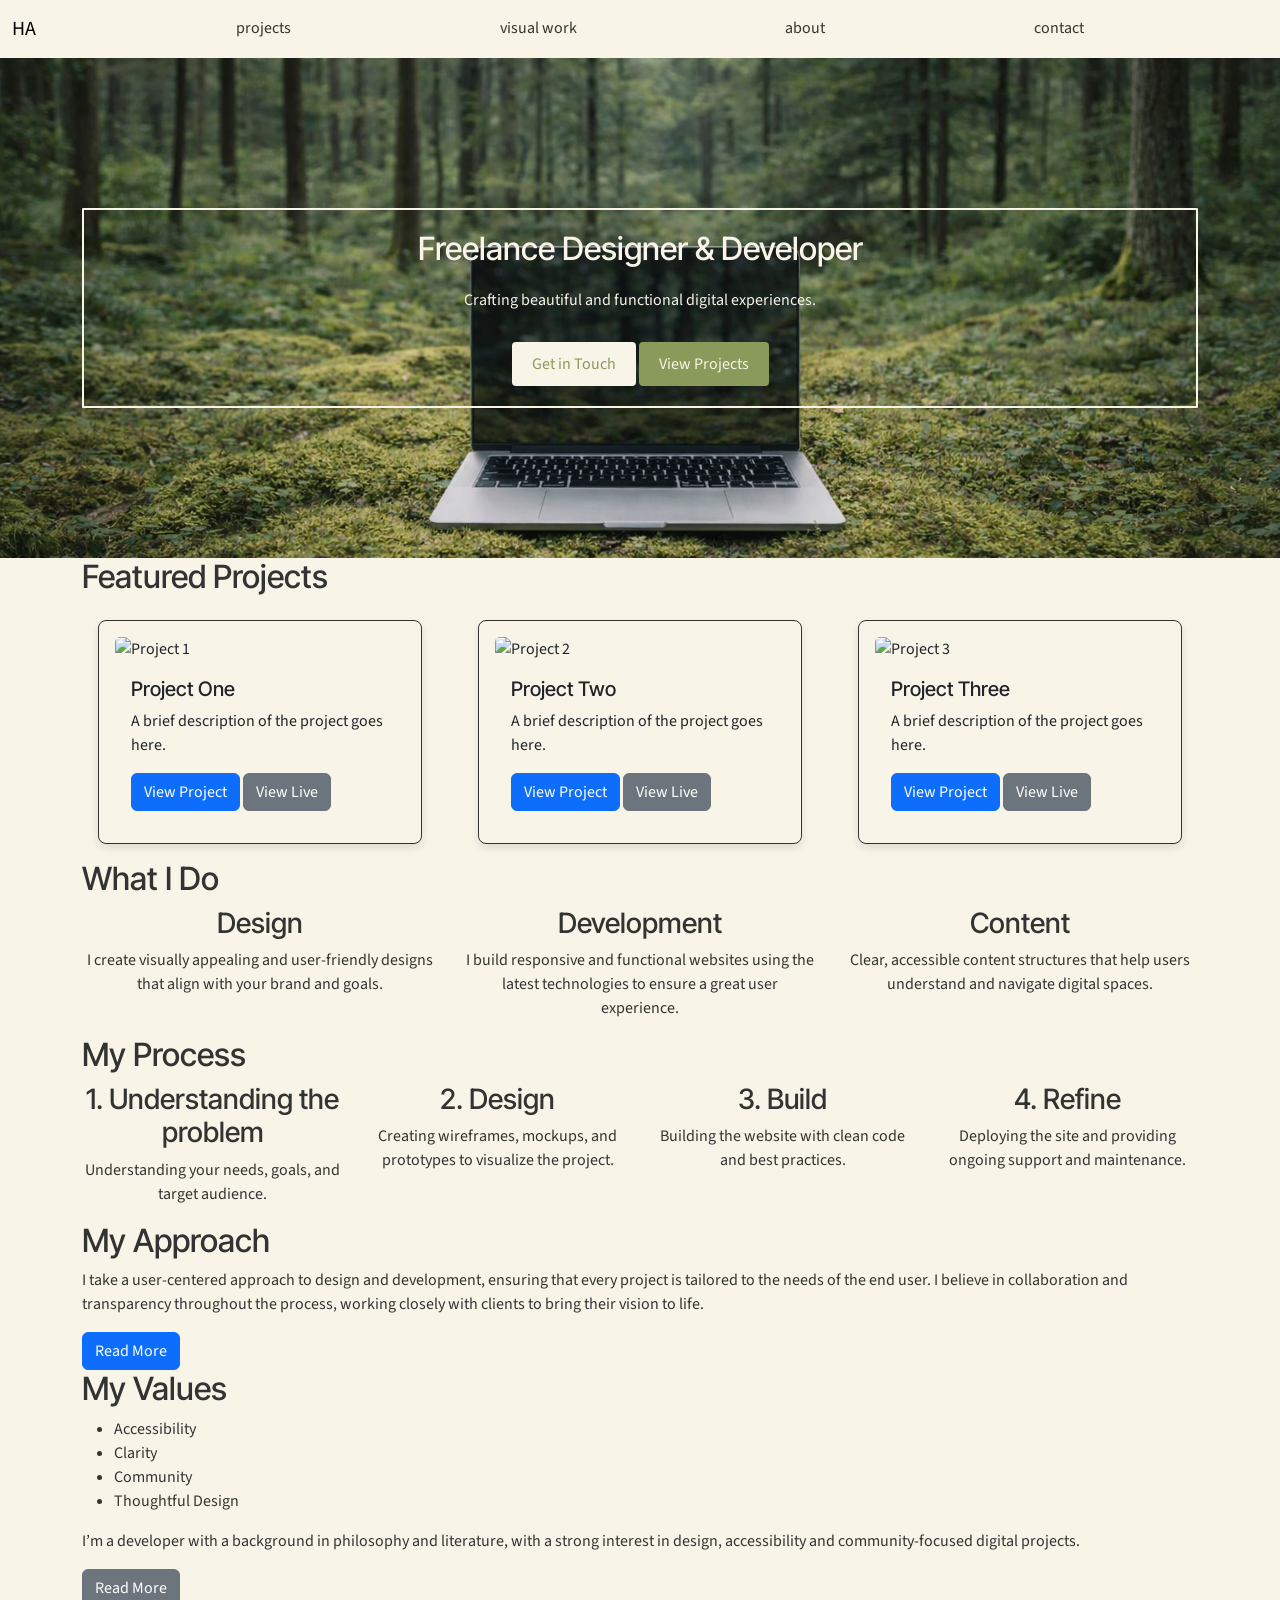
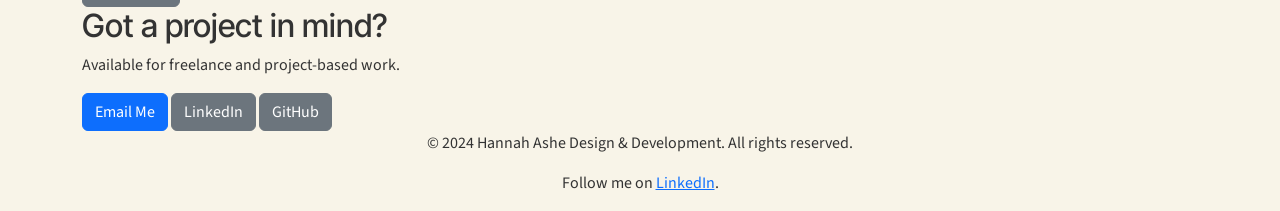
==== commit f8ff29b8: "Reorder hero section elements for improved structure and readability" ====
--- a/index.html
+++ b/index.html
@@ -57,8 +57,8 @@
       </header>
 
       <section id="hero">
-        <div id="hero-overlay">
-          <div class="container text-center">
+        <div class="container text-center">
+          <div id="hero-overlay">
             <h2>Freelance Designer & Developer</h2>
             <p>Crafting beautiful and functional digital experiences.</p>
             <a href="contact.html" class="btn btn-custom-primary"
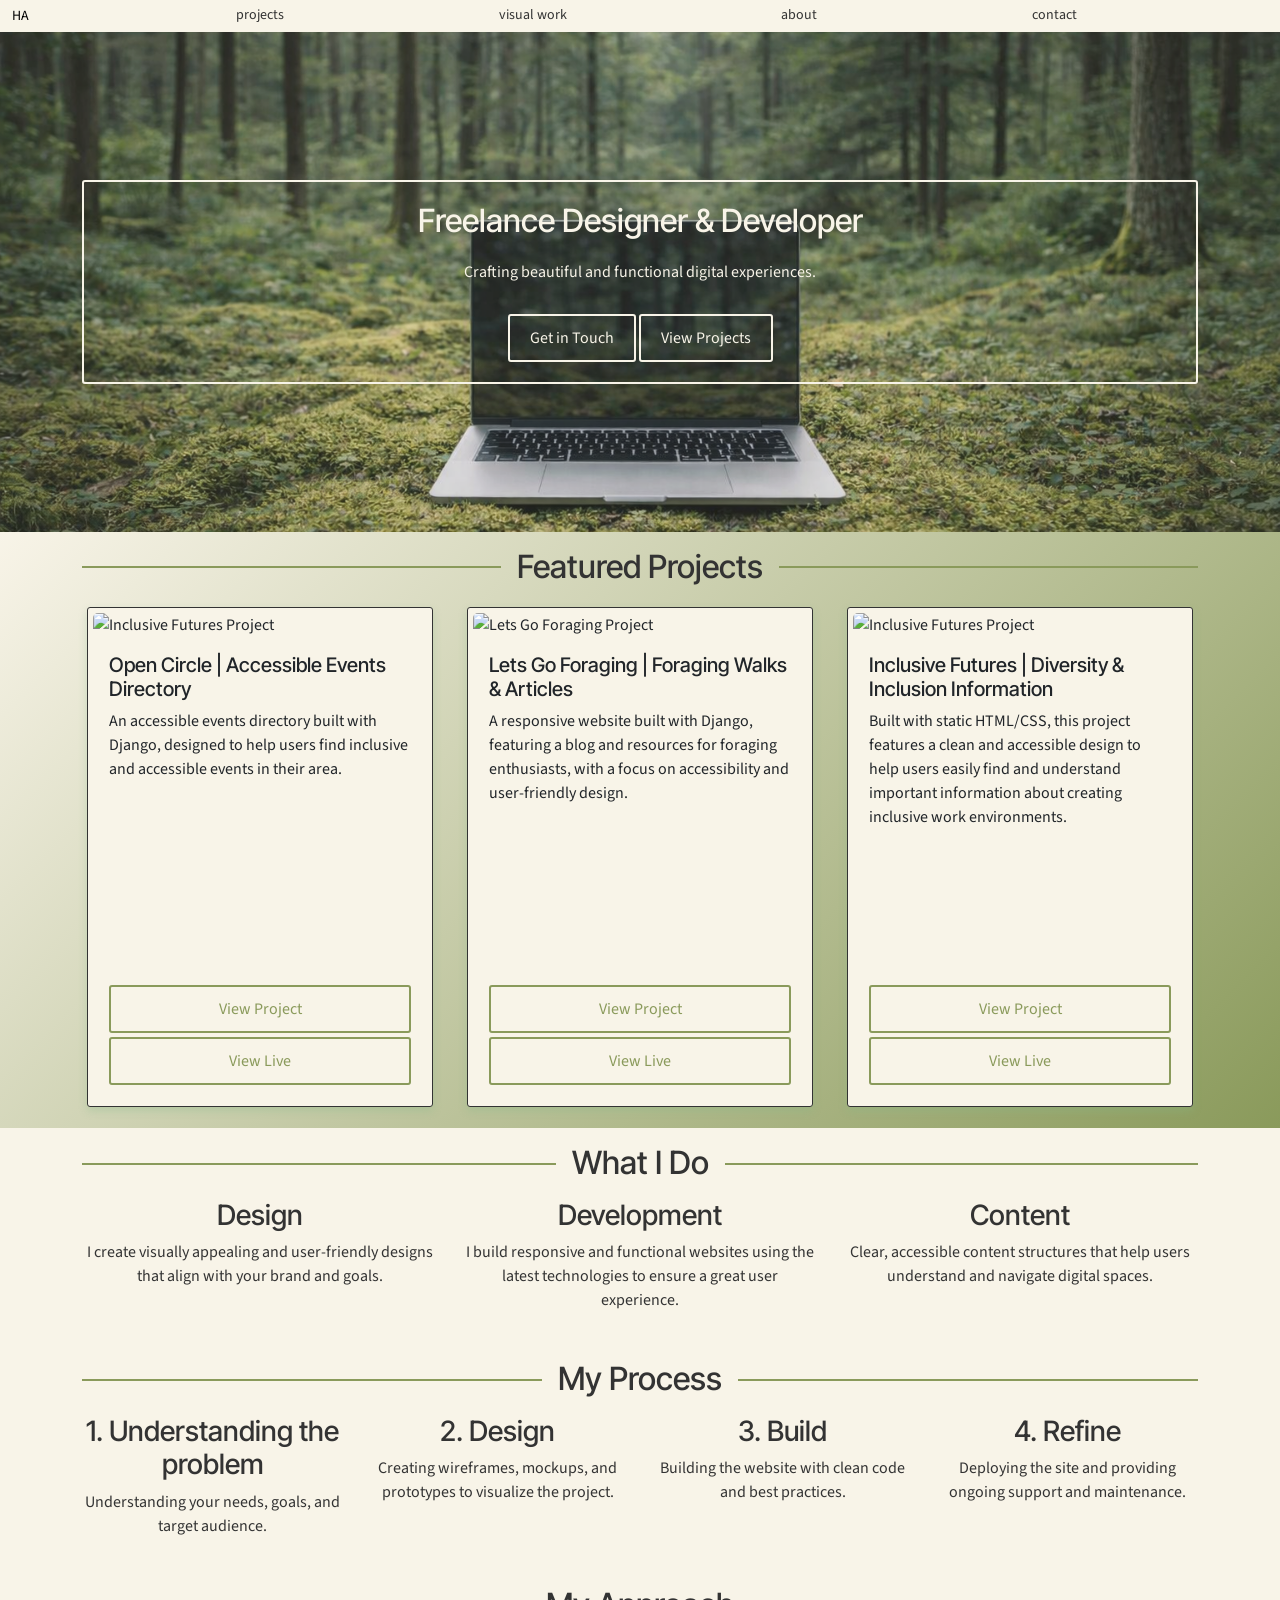
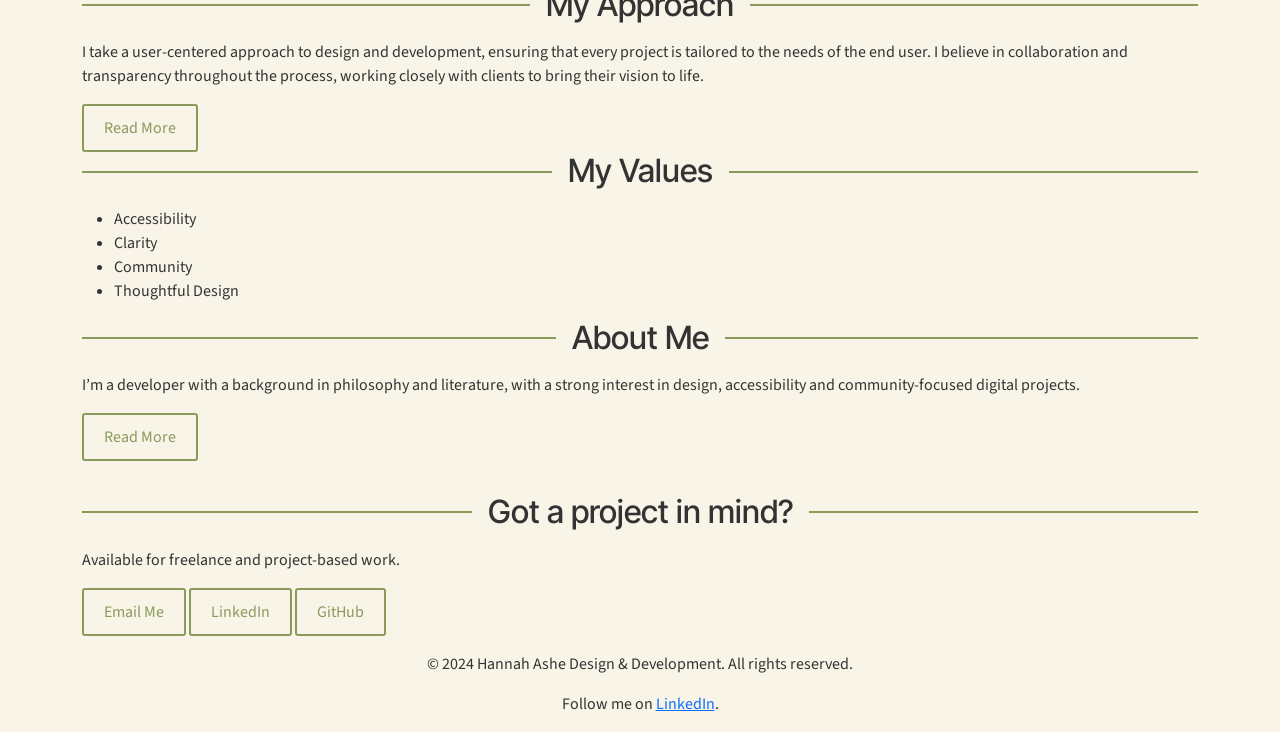
==== commit 34083d6d: "Add hero sections to about, contact, projects, and visual work pages for enhanced user engagement" ====
--- a/index.html
+++ b/index.html
@@ -73,62 +73,81 @@
 
       <section id="featured-projects">
         <div class="container">
-          <h2>Featured Projects</h2>
+          <h2 class="heading-divider">Featured Projects</h2>
           <div class="row">
             <div class="col-sm-12 col-md-6 col-lg-4">
               <div class="card">
                 <img
-                  src="assets/images/project1.jpg"
+                  src="assets/images/inclusivefutures.png"
                   class="card-img-top"
-                  alt="Project 1"
+                  alt="Inclusive Futures Project"
                 />
-                <div class="card-body">
-                  <h5 class="card-title">Project One</h5>
+                <div class="card-body d-flex flex-column">
+                  <h5 class="card-title">
+                    Open Circle | Accessible Events Directory
+                  </h5>
                   <p class="card-text">
-                    A brief description of the project goes here.
+                    An accessible events directory built with Django, designed
+                    to help users find inclusive and accessible events in their
+                    area.
                   </p>
-                  <a href="project1.html" class="btn btn-primary"
+                  <a href="project1.html" class="btn btn-custom-project mt-auto"
                     >View Project</a
                   >
-                  <a href="deployedlink" class="btn btn-secondary">View Live</a>
+                  <a href="deployedlink" class="btn btn-custom-live-link mt-1"
+                    >View Live</a
+                  >
                 </div>
               </div>
             </div>
             <div class="col-sm-12 col-md-6 col-lg-4">
               <div class="card">
                 <img
-                  src="assets/images/project2.jpg"
+                  src="assets/images/inclusivefutures.png"
                   class="card-img-top"
-                  alt="Project 2"
+                  alt="Lets Go Foraging Project"
                 />
-                <div class="card-body">
-                  <h5 class="card-title">Project Two</h5>
+                <div class="card-body d-flex flex-column">
+                  <h5 class="card-title">
+                    Lets Go Foraging | Foraging Walks & Articles
+                  </h5>
                   <p class="card-text">
-                    A brief description of the project goes here.
+                    A responsive website built with Django, featuring a blog and
+                    resources for foraging enthusiasts, with a focus on
+                    accessibility and user-friendly design.
                   </p>
-                  <a href="project2.html" class="btn btn-primary"
+                  <a href="project2.html" class="btn btn-custom-project mt-auto"
                     >View Project</a
                   >
-                  <a href="deployedlink" class="btn btn-secondary">View Live</a>
+                  <a href="deployedlink" class="btn btn-custom-live-link mt-1"
+                    >View Live</a
+                  >
                 </div>
               </div>
             </div>
             <div class="col-sm-12 col-md-6 col-lg-4">
               <div class="card">
                 <img
-                  src="assets/images/project3.jpg"
+                  src="assets/images/inclusivefutures.png"
                   class="card-img-top"
-                  alt="Project 3"
+                  alt="Inclusive Futures Project"
                 />
-                <div class="card-body">
-                  <h5 class="card-title">Project Three</h5>
+                <div class="card-body d-flex flex-column">
+                  <h5 class="card-title">
+                    Inclusive Futures | Diversity & Inclusion Information
+                  </h5>
                   <p class="card-text">
-                    A brief description of the project goes here.
+                    Built with static HTML/CSS, this project features a clean
+                    and accessible design to help users easily find and
+                    understand important information about creating inclusive
+                    work environments.
                   </p>
-                  <a href="project3.html" class="btn btn-primary"
+                  <a href="project3.html" class="btn btn-custom-project mt-auto"
                     >View Project</a
                   >
-                  <a href="deployedlink" class="btn btn-secondary">View Live</a>
+                  <a href="deployedlink" class="btn btn-custom-live-link mt-1"
+                    >View Live</a
+                  >
                 </div>
               </div>
             </div>
@@ -140,7 +159,7 @@
 
       <section id="what-i-do">
         <div class="container">
-          <h2>What I Do</h2>
+          <h2 class="heading-divider">What I Do</h2>
           <div class="row">
             <div class="col-md-4 text-center">
               <h3>Design</h3>
@@ -171,7 +190,7 @@
 
       <section id="process">
         <div class="container">
-          <h2>My Process</h2>
+          <h2 class="heading-divider">My Process</h2>
           <div class="row">
             <div class="col-md-3 text-center">
               <h3>1. Understanding the problem</h3>
@@ -204,7 +223,7 @@
       <section id="about-preview">
         <div id="my-approach">
           <div class="container">
-            <h2>My Approach</h2>
+            <h2 class="heading-divider">My Approach</h2>
             <p>
               I take a user-centered approach to design and development,
               ensuring that every project is tailored to the needs of the end
@@ -212,12 +231,12 @@
               process, working closely with clients to bring their vision to
               life.
             </p>
-            <a href="about.html" class="btn btn-primary">Read More</a>
+            <a href="about.html" class="btn btn-custom-project">Read More</a>
           </div>
         </div>
         <div id="values">
           <div class="container">
-            <h2>My Values</h2>
+            <h2 class="heading-divider">My Values</h2>
             <ul>
               <li>Accessibility</li>
               <li>Clarity</li>
@@ -228,33 +247,36 @@
         </div>
         <div id="about">
           <div class="container">
+            <h2 class="heading-divider">About Me</h2>
             <p>
               I’m a developer with a background in philosophy and literature,
               with a strong interest in design, accessibility and
               community-focused digital projects.
             </p>
-            <a href="about.html" class="btn btn-secondary">Read More</a>
+            <a href="about.html" class="btn btn-custom-project">Read More</a>
           </div>
         </div>
       </section>
 
       <section id="contact">
         <div class="container">
-          <h2>Got a project in mind?</h2>
+          <h2 class="heading-divider">Got a project in mind?</h2>
           <p>Available for freelance and project-based work.</p>
-          <a href="mailto:hannahashedevdesign@gmail.com" class="btn btn-primary"
+          <a
+            href="mailto:hannahashedevdesign@gmail.com"
+            class="btn btn-custom-project"
             >Email Me</a
           >
           <a
             href="https://www.linkedin.com/in/hannah-ashe-dev-design"
             target="_blank"
-            class="btn btn-secondary"
+            class="btn btn-custom-live-link"
             >LinkedIn</a
           >
           <a
             href="https://github.com/hannahashe"
             target="_blank"
-            class="btn btn-secondary"
+            class="btn btn-custom-live-link"
             >GitHub</a
           >
         </div>
